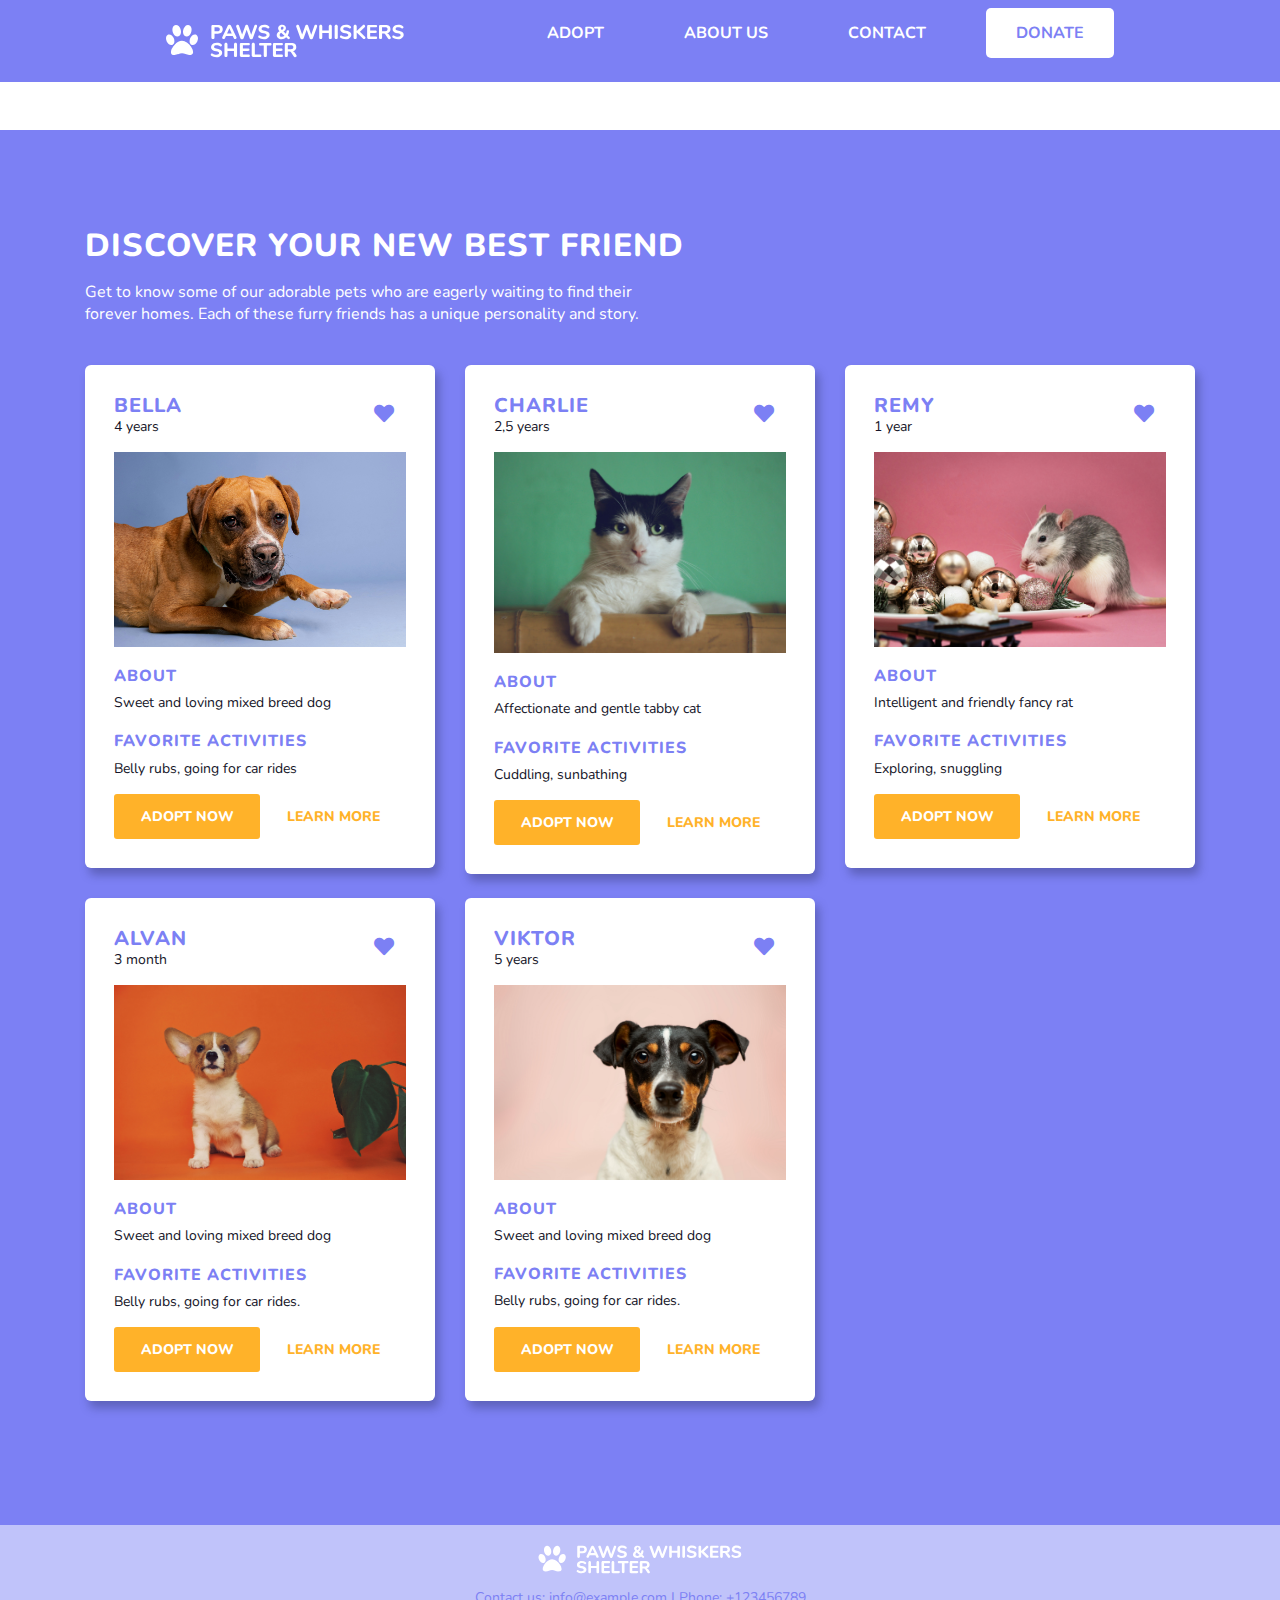
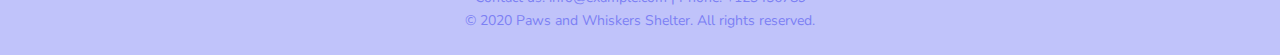
==== secondpage.html @ ac57a2af "Add files via upload" ====
<!DOCTYPE html>
<html lang="en">
<head>
    <meta charset="UTF-8">
    <meta name="viewport" content="width=device-width, initial-scale=1.0">
    <link rel="preconnect" href="https://fonts.googleapis.com" />
    <link rel="preconnect" href="https://fonts.gstatic.com" crossorigin />
    <link
      href="https://fonts.googleapis.com/css2?family=Nunito:ital@0;1&display=swap"
      rel="stylesheet"
    />
    <link rel="stylesheet" href="style.css" />
    <title>animals</title>
    <!-- Bootstrap CSS -->
    <link
      rel="stylesheet"
      href="https://stackpath.bootstrapcdn.com/bootstrap/4.5.2/css/bootstrap.min.css"
    />
    <!-- Font Awesome CSS -->
    <link
      rel="stylesheet"
      href="https://cdnjs.cloudflare.com/ajax/libs/font-awesome/5.15.3/css/all.min.css"
    />
    <!-- Custom CSS -->
    <link rel="stylesheet" href="styles.css" />
</head>
<body>
    <body>
        <nav class="navbar">
          <div class="logo">
            <img
              src="logopaw.svg"
              alt="This is the logo of the Paws and Whiskers Shelter"
            />
          </div>
          <ul>
            <li><a href="#">ADOPT</a></li>
            <li><a href="#">ABOUT US</a></li>
            <li><a href="#">CONTACT</a></li>
            <div>
              <button id="button">DONATE</button>
            </div>
          </ul>
        </nav>
<section
id="animal-cards"
class="container-fluid mt-5 animal-cards-section"
>
<div class="container">
  <h2 class="section-title">Discover Your New Best Friend</h2>
  <p class="section-description">
    Get to know some of our adorable pets who are eagerly waiting to find
    their forever homes. Each of these furry friends has a unique
    personality and story.
  </p>
  <div class="row">
    <!-- Animal Card 1 -->
    <div class="col-lg-4 mb-4">
      <div class="card animal-card">
        <div class="card-body">
          <div class="d-flex justify-content-between">
            <div>
              <h3 class="animal-name">Bella</h3>
              <p class="animal-age">4 years</p>
            </div>
            <div>
              <button class="btn btn-favorite">
                <i class="fas fa-heart"></i>
                <!-- icon from Font Awesome -->
              </button>
            </div>
          </div>
          <img
            src="card1.jpg"
            class="img-fluid animal-image"
            alt="Dog Bella"
          />
          <h4>About</h4>
          <p>Sweet and loving mixed breed dog</p>
          <h4>Favorite Activities</h4>
          <p>Belly rubs, going for car rides</p>
          <div class="d-flex justify-content-between">
            <button class="btn btn-adopt">ADOPT NOW</button>
            <button class="btn btn-learn-more">Learn More</button>
          </div>
        </div>
      </div>
    </div>
    <!-- Animal Card 2 -->
    <div class="col-lg-4 mb-4">
      <div class="card animal-card">
        <div class="card-body">
          <div class="d-flex justify-content-between">
            <div>
              <h3 class="animal-name">Charlie</h3>
              <p class="animal-age">2,5 years</p>
            </div>
            <div>
              <button class="btn btn-favorite">
                <i class="fas fa-heart"></i>
                <!-- icon from Font Awesome -->
              </button>
            </div>
          </div>
          <img
            src="card2.jpg"
            class="img-fluid animal-image"
            alt="Dog Bella"
          />
          <h4>About</h4>
          <p>Affectionate and gentle tabby cat</p>
          <h4>Favorite Activities</h4>
          <p>Cuddling, sunbathing</p>
          <div class="d-flex justify-content-between">
            <button class="btn btn-adopt">ADOPT NOW</button>
            <button class="btn btn-learn-more">Learn More</button>
          </div>
        </div>
      </div>
    </div>
    <!-- Animal Card 3 -->
    <div class="col-lg-4 mb-4">
      <div class="card animal-card">
        <div class="card-body">
          <div class="d-flex justify-content-between">
            <div>
              <h3 class="animal-name">Remy</h3>
              <p class="animal-age">1 year</p>
            </div>
            <div>
              <button class="btn btn-favorite">
                <i class="fas fa-heart"></i>
                <!-- icon from Font Awesome -->
              </button>
            </div>
          </div>
          <img
            src="card3.jpg"
            class="img-fluid animal-image"
            alt="Dog Bella"
          />
          <h4>About</h4>
          <p>Intelligent and friendly fancy rat</p>
          <h4>Favorite Activities</h4>
          <p>Exploring, snuggling</p>
          <div class="d-flex justify-content-between">
            <button class="btn btn-adopt">ADOPT NOW</button>
            <button class="btn btn-learn-more">Learn More</button>
          </div>
        </div>
      </div>
    </div>
    <!-- Animal Card 4 -->
    <div class="col-lg-4 mb-4">
      <div class="card animal-card">
        <div class="card-body">
          <div class="d-flex justify-content-between">
            <div>
              <h3 class="animal-name">ALVAN</h3>
              <p class="animal-age">3 month</p>
            </div>
            <div>
              <button class="btn btn-favorite">
                <i class="fas fa-heart"></i>
                <!-- icon from Font Awesome -->
              </button>
            </div>
          </div>
          <img
            src="card4.jpg"
            class="img-fluid animal-image"
            alt="Dog Bella"
          />
          <h4>About</h4>
          <p>Sweet and loving mixed breed dog</p>
          <h4>Favorite Activities</h4>
          <p>Belly rubs, going for car rides.</p>
          <div class="d-flex justify-content-between">
            <button class="btn btn-adopt">ADOPT NOW</button>
            <button class="btn btn-learn-more">Learn More</button>
          </div>
        </div>
      </div>
    </div>
    <!-- Animal Card 4 -->
    <div class="col-lg-4 mb-4">
      <div class="card animal-card">
        <div class="card-body">
          <div class="d-flex justify-content-between">
            <div>
              <h3 class="animal-name">VIKTOR</h3>
              <p class="animal-age">5 years</p>
            </div>
            <div>
              <button class="btn btn-favorite">
                <i class="fas fa-heart"></i>
                <!-- icon from Font Awesome -->
              </button>
            </div>
          </div>
          <img
            src="card5.jpg"
            class="img-fluid animal-image"
            alt="Dog Bella"
          />
          <h4>About</h4>
          <p>Sweet and loving mixed breed dog</p>
          <h4>Favorite Activities</h4>
          <p>Belly rubs, going for car rides.</p>
          <div class="d-flex justify-content-between">
            <button class="btn btn-adopt">ADOPT NOW</button>
            <button class="btn btn-learn-more">Learn More</button>
          </div>
        </div>
      </div>
    </div>
    <!-- Add more animal cards as needed -->
  </div>
</div>
</section>
    <!-- Bootstrap JS, Popper.js, and jQuery -->
    <script src="https://code.jquery.com/jquery-3.5.1.slim.min.js"></script>
    <script src="https://cdn.jsdelivr.net/npm/@popperjs/core@2.9.3/dist/umd/popper.min.js"></script>
    <script src="https://stackpath.bootstrapcdn.com/bootstrap/4.5.2/js/bootstrap.min.js"></script>
    <!-- Custom JS -->
    <script src="script.js"></script>
    <footer>
        <div class="footer-content">
            <img src="/logopaw.svg" alt="Logo">
            <p>Contact us: info@example.com | Phone: +123456789</p>
            <p>&copy; 2020 Paws and Whiskers Shelter. All rights reserved.</p>
        </div>
    </footer>
</body>
</html>
---- style.css ----
body {margin: 0%;}
.navbar {
    background-color: #7C80F4;
    display: flex;
    padding: 10px;
}
.logo {
    flex: 1;
    display: flex;
    align-items: center;  
    padding-left: 150px;
}
.navbar ul {
    list-style-type: none;
    display: flex;
    align-items: center;
    padding-right: 150px;
    font-family: nunito;
    font-weight: bold;
}

.navbar a {
    color: white;
    text-decoration: none;
    padding-left: 20px;
    text-align: right;
    padding-right: 60px;
}
.navbar a:hover{
    color: #3D24BD;
}
#button {
    position: relative;
    background-color: white;
    border-color: white;
    border-radius: 5px;
    border: none;
    height: 50px;
    color: #7C80F4;
    padding-right: 30px;
    padding-left: 30px;
    font-family: nunito;
    font-weight: bold;
    font-size: medium;
    cursor: pointer;
    transition: 0.2s ease;
}
#button:hover {
    background-color: #3D24BD;
    color: white;
    box-shadow: 0px 1px 2px #3D24BD;
}
#button:active {
    transform: scale(0.96);
}
#kitten {
    display: flex;
    justify-items: end;
    object-fit: contain;
    height: 530px;
}
#hero {
    display: flex;
    justify-content: space-evenly;
    padding-left: 160px;
}
#herosection {
    padding-top: 100px;
    padding-right: 100px;
}
#heading1 {
    font-family: nunito;
    font-weight: 900;
    color: #7C80F4;
    font-size: 48px;
}
.text {
    font-family: nunito;
    color: #151528;
    font-size: 18px;
}
.adoptnow {
    position: relative;
    background-color: #FFB229;
    border-color: #FFB229;
    border-radius: 5px;
    border: none;
    height: 45px;
    width: 160px;
    color: #FFFFFF;
    font-family: nunito;
    font-weight: bold;
    font-size: 14px;
    margin-top: 30px;
    cursor: pointer;
    transition: 0.2s ease;
}
.adoptnow:hover {
    background-color: #ce6e06;
    color: white;
    box-shadow: 0px 1px 2px #ce6e06;
}
.adoptnow:active {
    transform: scale(0.96);
}
#choices {
    background-color: #7C80F4;
    display: flex;
    height: 403px;
}
.icon {
    height: 80px;
    width: 80px;
}
.animals {
    font-family: nunito;
    font-weight: bold;
    font-size: 20px;
    color: white;
}
.paragraph {
    color: white;
    font-family: nunito;
    font-size: 16px;
    text-align: center;
}
#choices {
    display: flex;
    justify-content: space-evenly;
    align-items: center;
}
.all {
    display: flex;
    flex-direction: column;
    align-items: center;
    margin: 150px;
}
footer {
    background-color: #C0C3FA;
    font-family: 'Nunito', sans-serif;
    color: #7C80F4;
    font-weight: 400;
    font-size: 14px;
    line-height: 1.3;
    padding: 20px;
    text-align: center;
}

.footer-content img {
    width: 204px;
    height: 29px;
    margin-bottom: 10px;
}

.footer-content p {
    margin: 5px 0;
}
---- styles.css ----
body {
    font-family: "Nunito", sans-serif;
}

.animal-cards-section {
    background-color: #7C80F4;
    padding: 100px 0;
}

.section-title {
    color: #fff;
    font-family: "Nunito";
    font-weight: 800;
    font-size: 32px;
    text-transform: uppercase;
    line-height: 1;
    letter-spacing: 1px;
    text-align: left;
    margin-bottom: 20px;
}

.section-description {
    color: #fff;
    width: 580px;
    font-family: "Nunito";
    font-weight: 400;
    font-size: 16px;
    line-height: 1.35;
    text-align: left;
    margin-bottom: 40px;
}

.animal-card {
    width: 100%;
    max-width: 360px;
    height: auto;
    padding: 8px;
    box-shadow: 4px 7px 10px rgba(37, 39, 83, 0.35);
    background: #FFFFFF;
    border: 1px solid transparent;
    border-radius: 6px;
}

.animal-name {
    color: #7C80F4;
    font-family: "Nunito";
    font-weight: 800;
    font-size: 20px;
    letter-spacing: 1px;
    text-align: left;
    text-transform: uppercase;
    margin-bottom: 0%;
}

.animal-age {
    color: #7C80F4;
    font-family: "Nunito Sans";
    font-weight: 400;
    font-size: 14px;
    text-align: left;
}

.btn-favorite {
    background: none;
    border: none;
    color: #7C80F4;
    font-size: 20px; /* Размер иконки сердца */
    cursor: pointer;
}

.btn-favorite:hover {
    color: #e09f25;
}


.animal-image {
    width: 100%;
    height: auto;
    object-fit: cover;
    display: block;
    margin: 0 auto;
}

h4 {
    font-family: "Nunito";
    color: #7C80F4;
    font-weight: 800;
    font-size: 16px;
    letter-spacing: 1px;
    text-transform: uppercase;
    text-align: left;
    margin-top: 20px;
}

.card p {
    color: #151528;
    font-family: "Nunito";
    font-weight: 400;
    font-size: 14px;
    line-height: 1.3;
    text-align: left;
}

.btn-adopt {
    width: 160px;
    height: 45px;
    padding: 0 10px;
    background: #FFB229;
    color: #FFFFFF;
    border: 1px solid transparent;
    border-radius: 3px;
    font-family: "Nunito";
    font-weight: 800;
    font-size: 14px;
    text-align: center;
}

.btn-adopt:hover {
    background: transparent;
    color: #FFB229;
}

.btn-learn-more {
    width: 160px;
    height: 45px;
    padding: 0 10px;
    background: transparent;
    color: #FFB229;
    border: 1px solid transparent;
    border-radius: 3px;
    font-family: "Nunito";
    font-weight: 800;
    font-size: 14px;
    text-align: center;
    text-transform: uppercase;
}

.btn-learn-more:hover {
    color: #e09f25;
}

.feedback-section {
    padding: 50px 0;
}

.feedback-section .section-title {
    color: #7C80F4;
}

.feedback-section .section-description {
    width: 580px;
    color: #151528;
}

.carousel-item {
    text-align: center;
    padding: 20px 0;
}

.testimonial-image {
    width: 80px;
    height: 80px;
    object-fit: cover;
}

.testimonial-text {
    color: #151528;
    font-family: "Nunito";
    font-weight: 400;
    font-style: italic;
    font-size: 16px;
    line-height: 1.5;
    text-align: left;
    width: 532px;
}

.testimonial-author {
    color: #7C80F4;
    font-family: "Nunito";
    font-weight: 700;
    font-size: 14px;
    margin-top: 10px;
    text-align: right;
}

.animal-cards-section {
    background-color: #7C80F4;
    padding: 100px 0;
}

.section-title {
    color: #fff;
    font-family: "Nunito";
    font-weight: 800;
    font-size: 32px;
    text-transform: uppercase;
    line-height: 1;
    letter-spacing: 1px;
    text-align: left;
    margin-bottom: 20px;
}

.section-description {
    color: #fff;
    width: 580px;
    font-family: "Nunito";
    font-weight: 400;
    font-size: 16px;
    line-height: 1.35;
    text-align: left;
    margin-bottom: 40px;
}

.animal-card {
    width: 100%;
    max-width: 360px;
    height: auto;
    padding: 8px;
    box-shadow: 4px 7px 10px rgba(37, 39, 83, 0.35);
    background: #FFFFFF;
    border: 1px solid transparent;
    border-radius: 6px;
}

.animal-name {
    color: #7C80F4;
    font-family: "Nunito";
    font-weight: 800;
    font-size: 20px;
    letter-spacing: 1px;
    text-align: left;
    text-transform: uppercase;
    margin-bottom: 0%;
}

.animal-age {
    color: #7C80F4;
    font-family: "Nunito Sans";
    font-weight: 400;
    font-size: 14px;
    text-align: left;
}

.btn-favorite {
    background: none;
    border: none;
    color: #7C80F4;
    font-size: 20px; /* Размер иконки сердца */
    cursor: pointer;
}

.btn-favorite:hover {
    color: #e09f25;
}


.animal-image {
    width: 100%;
    height: auto;
    object-fit: cover;
    display: block;
    margin: 0 auto;
}

h4 {
    font-family: "Nunito";
    color: #7C80F4;
    font-weight: 800;
    font-size: 16px;
    letter-spacing: 1px;
    text-transform: uppercase;
    text-align: left;
    margin-top: 20px;
}

.card p {
    color: #151528;
    font-family: "Nunito";
    font-weight: 400;
    font-size: 14px;
    line-height: 1.3;
    text-align: left;
}

.btn-adopt {
    width: 160px;
    height: 45px;
    padding: 0 10px;
    background: #FFB229;
    color: #FFFFFF;
    border: 1px solid transparent;
    border-radius: 3px;
    font-family: "Nunito";
    font-weight: 800;
    font-size: 14px;
    text-align: center;
}

.btn-adopt:hover {
    background: transparent;
    color: #FFB229;
}

.btn-learn-more {
    width: 160px;
    height: 45px;
    padding: 0 10px;
    background: transparent;
    color: #FFB229;
    border: 1px solid transparent;
    border-radius: 3px;
    font-family: "Nunito";
    font-weight: 800;
    font-size: 14px;
    text-align: center;
    text-transform: uppercase;
}

.btn-learn-more:hover {
    color: #e09f25;
}

.feedback-section {
    padding: 50px 0;
}

.feedback-section .section-title {
    color: #7C80F4;
}

.feedback-section .section-description {
    width: 580px;
    color: #151528;
}

.carousel-item {
    text-align: center;
    padding: 20px 0;
}

.testimonial-image {
    width: 80px;
    height: 80px;
    object-fit: cover;
}

.testimonial-text {
    color: #151528;
    font-family: "Nunito";
    font-weight: 400;
    font-style: italic;
    font-size: 16px;
    line-height: 1.5;
    text-align: left;
    width: 532px;
}

.testimonial-author {
    color: #7C80F4;
    font-family: "Nunito";
    font-weight: 700;
    font-size: 14px;
    margin-top: 10px;
    text-align: right;
}
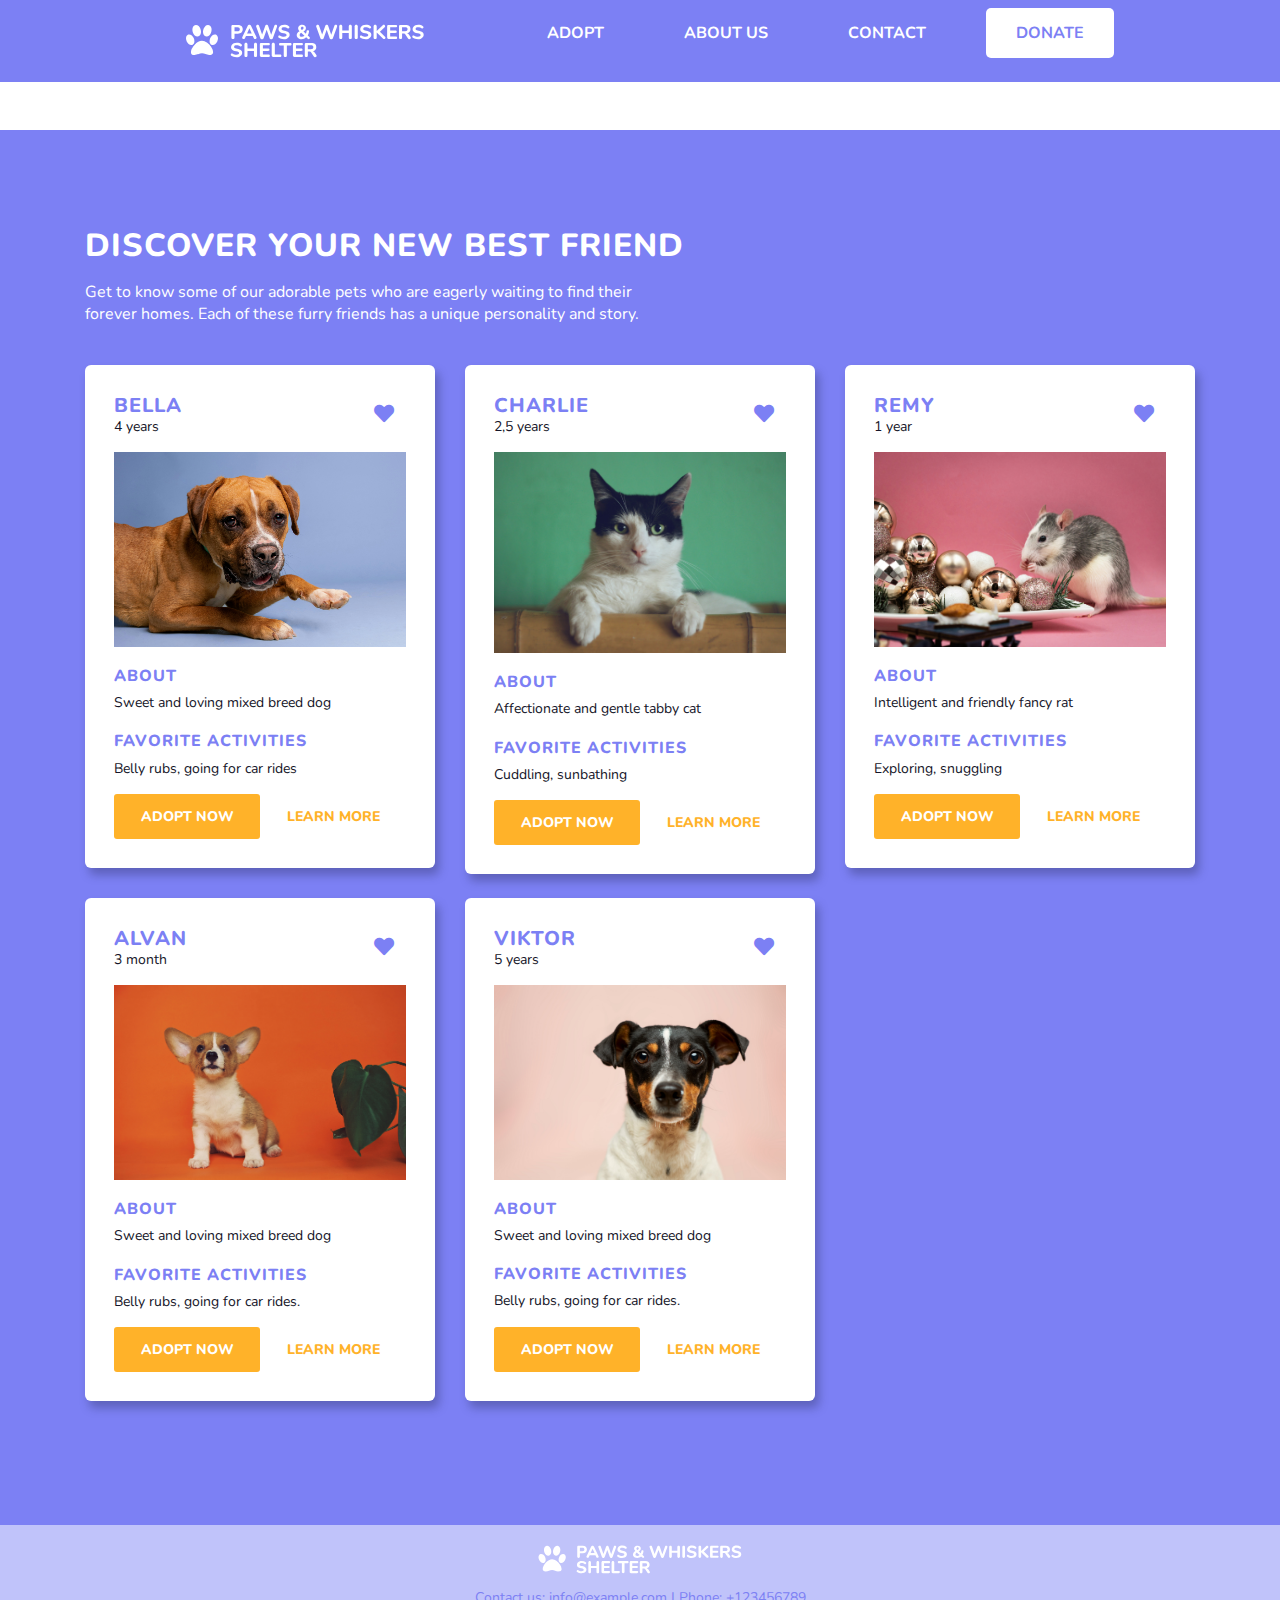
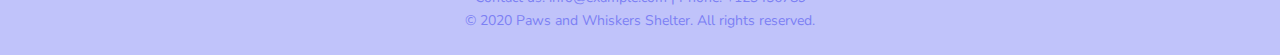
==== commit 18989f20: "Update secondpage.html" ====
--- a/secondpage.html
+++ b/secondpage.html
@@ -28,10 +28,10 @@
     <body>
         <nav class="navbar">
           <div class="logo">
-            <img
+             <a href="index.html"><img
               src="logopaw.svg"
               alt="This is the logo of the Paws and Whiskers Shelter"
-            />
+            /></a>
           </div>
           <ul>
             <li><a href="#">ADOPT</a></li>
@@ -226,10 +226,10 @@
     <script src="script.js"></script>
     <footer>
         <div class="footer-content">
-            <img src="/logopaw.svg" alt="Logo">
+            <img src="logopaw.svg" alt="Logo">
             <p>Contact us: info@example.com | Phone: +123456789</p>
             <p>&copy; 2020 Paws and Whiskers Shelter. All rights reserved.</p>
         </div>
     </footer>
 </body>
-</html>+</html>
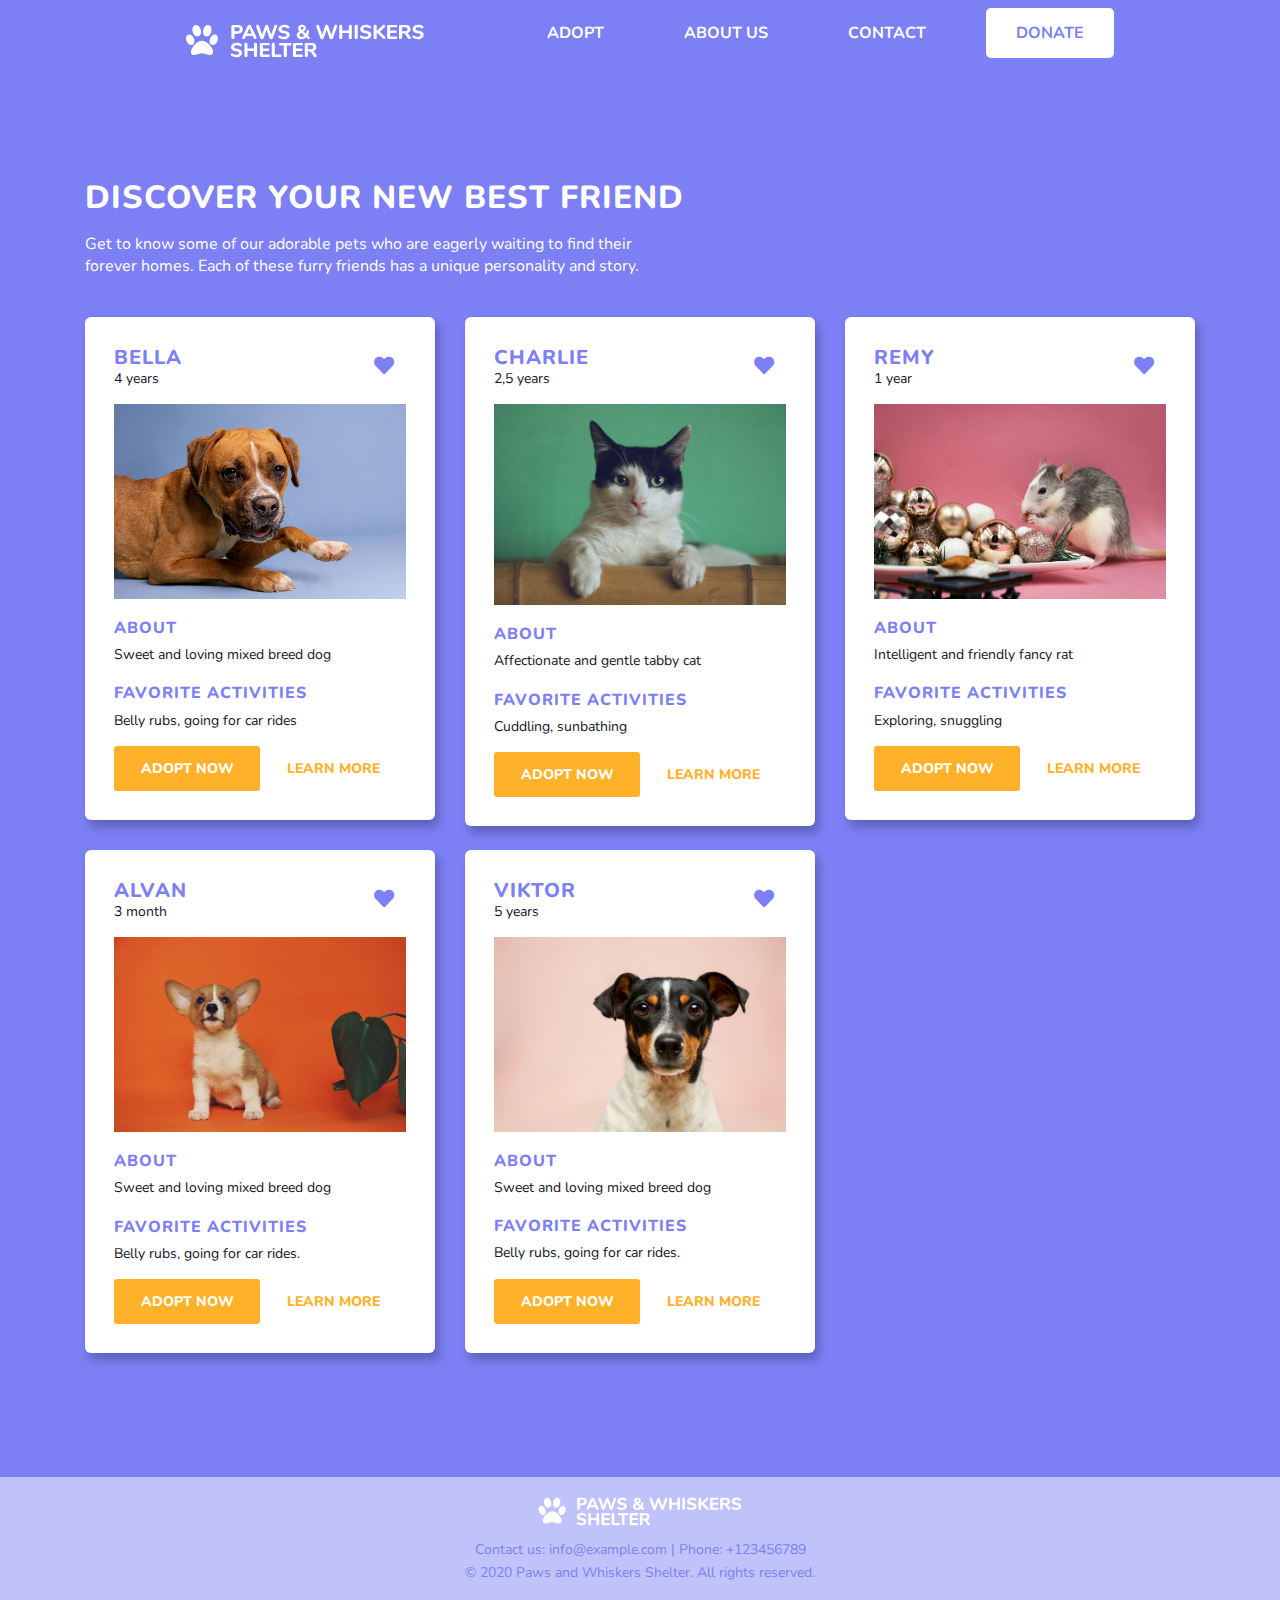
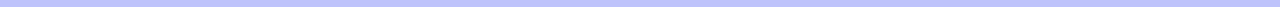
==== commit 4627bda4: "Update secondpage.html" ====
--- a/secondpage.html
+++ b/secondpage.html
@@ -44,7 +44,7 @@
         </nav>
 <section
 id="animal-cards"
-class="container-fluid mt-5 animal-cards-section"
+class="container-fluid animal-cards-section"
 >
 <div class="container">
   <h2 class="section-title">Discover Your New Best Friend</h2>
